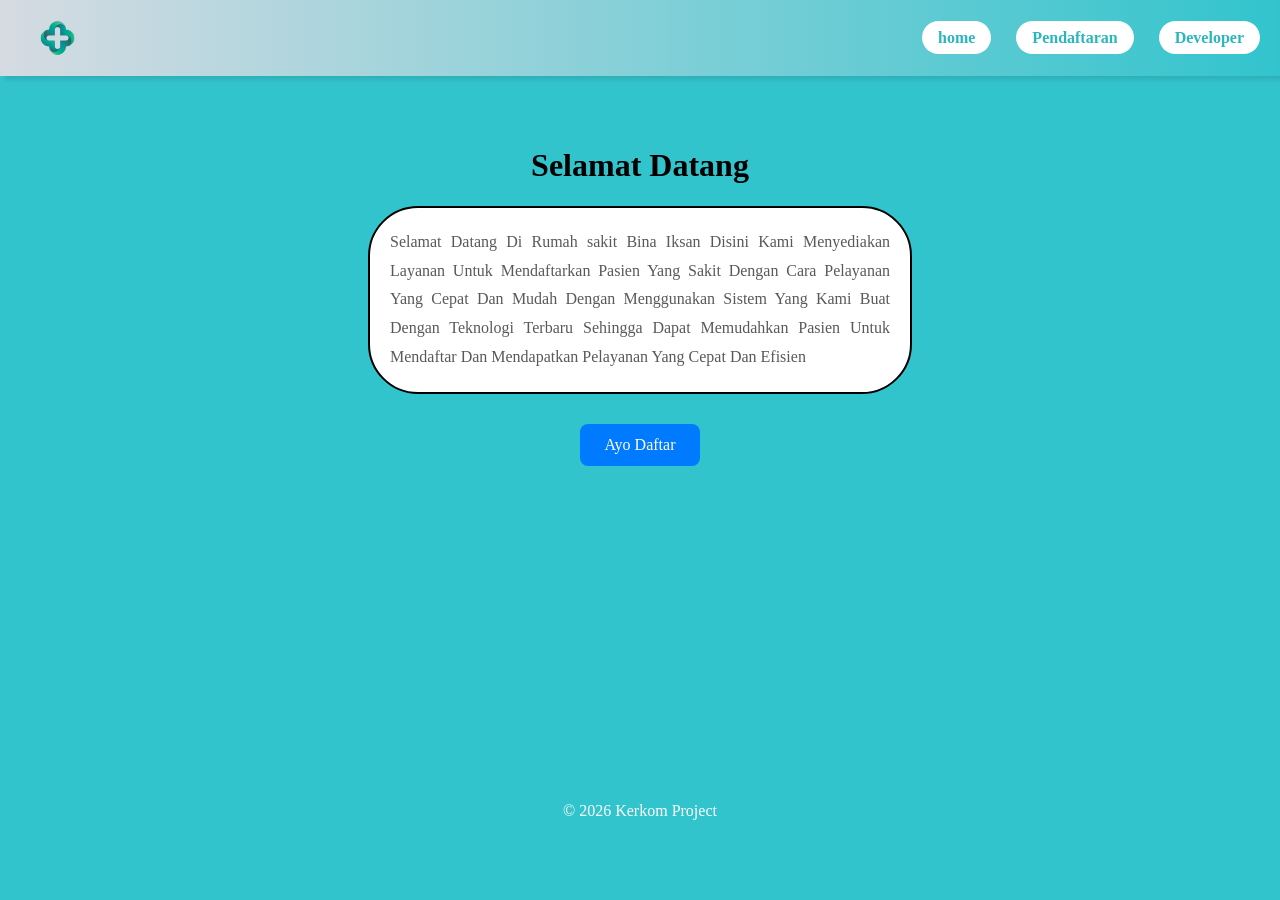
==== index.html @ 7997634f "Ini adalah versi sebelum deployment" ====
<!DOCTYPE html>
<html lang="en">

<head>
    <meta charset="UTF-8">
    <meta name="viewport" content="width=device-width, initial-scale=1.0">
    <title>Document</title>

    <!-- Animate CSS -->
    <link rel="stylesheet" href="https://cdnjs.cloudflare.com/ajax/libs/animate.css/4.1.1/animate.min.css"/>

    <link rel="stylesheet" href="style.css">
</head>

<body>

    <nav id="navbar">
        <img class="gambar" src="asset/logo-removebg-preview.png" alt="Logo">       
        <ul class="nav-links">
            <li><a href="index.html">home</a></li>
            <li><a href="Pendaftaran.html">Pendaftaran</a></li>
            <li><a href="Developer.html">Developer</a></li>
        </ul>
    </nav>

    <div id="home" class="hero">

        <!-- JUDUL -->
        <h1 class="animate__animated animate__fadeInDown" style="text-align: center;">
            Selamat Datang
        </h1>

        <!-- PARAGRAF -->
        <p class="animate__animated animate__fadeInUp animate__delay-1s">
            Selamat Datang Di Rumah sakit Bina Iksan Disini Kami Menyediakan Layanan Untuk Mendaftarkan
            Pasien Yang Sakit Dengan Cara Pelayanan Yang Cepat Dan Mudah Dengan Menggunakan Sistem Yang Kami Buat Dengan
            Teknologi Terbaru
            Sehingga Dapat Memudahkan Pasien Untuk Mendaftar Dan Mendapatkan Pelayanan Yang Cepat Dan Efisien
        </p>

        <!-- BUTTON -->
        <a href="Pendaftaran.html" 
           class="animate__animated animate__zoomIn animate__delay-2s">
           Ayo Daftar
        </a>

    </div>

    <footer id="footer">
        <p>© 2026 Kerkom Project</p>
    </footer>

</body>
</html>
---- style.css ----
.gambar {
    height: 56px;
    width: auto;
    object-fit: contain;
    display: block;
}


body {
    margin: 0;
    padding: 0;
    background: #32c4cd;
}

.hero {
    text-align: center;
    padding: 50px 20px;
    border-radius: 5px;

}

.hero p {
    max-width: 500px;
    margin: 20px auto;
    line-height: 1.8;
    color: #595959;
    background-color: white;
    padding: 20px;
    text-align: justify;
    border-radius: 50px;
    border: 2px solid black;

}

input {
    width: 100%;
    padding: 10px;
    margin: 10px 0 20px 0;
    border-radius: 5px;
    border: 1px solid #ccc;
}

.hero a {
    display: inline-block;
    padding: 12px 25px;
    background-color: #007bff;
    color: white;
    text-decoration: none;
    border-radius: 8px;
    margin-top: 10px;
}

.hero a:hover {
    background-color: white;
    color: black;
    transition: 0.3s;
}

#navbar {
    background: linear-gradient(to right, #d6dbe2, #32c4cd);
    display: flex;
    justify-content: space-between;
    padding: 10px 20px;
    box-shadow: 5px 4px 4px rgba(0, 0, 0, 0.1);
}

.logo {
    font-size: 24px;
    font-weight: bold;
    color: #32c4cd;
    text-decoration: none;
    align-items: end;
}

.nav-links {
    list-style: none;
    display: flex;
    gap: 25px;
    align-items: center;
    margin-right: end;


}

.nav-links li a {
    color: #2ab6be;
    text-decoration: none;
    font-size: 16px;
    transition: 0.3s;
    background-color: white;
    font-weight: bold;
    border-radius: 25px;
    padding: 8px 16px;
}
                                                                                       
nav ul li:hover {
    padding: 1px;
    color: #6aed94;
    border-radius: 2px;

}

.nav-links li a:hover {
    background-color: lightblue;
    transition: 0.2s ease-in-out;
    border-bottom: 2px solid #333;
    color: black;

}

section#AyoMulai {
    background-color: white;
    box-shadow: 0 4px 8px rgba(0, 0, 0, 0.1);
    max-width: 500px;
    margin: 40px auto;
    padding: 20px;
    border: 1px solid #ddd;
    border-radius: 20px;
}

input {
    width: 95%;
}

.submit {
    background-color: #007bff;
    color: white;
    border: none;
    padding: 10px 20px;
    border-radius: 5px;
    cursor: pointer;
    font-weight: bold;
}


.tabel-pasien {
    border-radius: 10px;
    margin: 40px auto;
    max-width: 90%;
    overflow-x: auto;
}

table {
    width: 100%;
    border-collapse: collapse;
    background-color: white;
    font-size: 16px;
}

th {
    background-color: #007bff;
    color: white;
    text-align: center;
    padding: 15px;
    border-bottom: 2px solid #ddd;
}


td {
    padding: 12px 15px;
    border-bottom: 1px solid #eee;
    color: #333;
    text-align: center;
}


tbody tr:hover {
    background-color: #f1f1f1;
}

.Selesai  {
    background-color: lightgreen;
    color: white;
    border: none;
    padding: 10px 20px;
    border-radius: 5px;
    cursor: pointer;
    font-weight: bold;
    margin-left: 20px;
}

.Edit {
    background-color: #007bff;
    color: white;
    border: none;
    padding: 10px 20px;
    border-radius: 5px;
    cursor: pointer;
    font-weight: bold;
}



/* Style untuk developer */


.card {
    background-color: rgb(236, 236, 236);
    height: 270px;
    width: 160px;
	border: 1px solid gray;
	box-shadow: 0 2px 5px rgba(0, 0, 0, 0.1);
	overflow: hidden;
	margin: 5px;
	text-align: center;
	border-radius: 10px;

}

.card-img {
    width: 100px;
	height: 100px;
	object-fit: cover;
	border-radius: 50%;
}

.card-title {
    font-size: 18px;
    color: black;
}

.card-subtitle {
    font-size: 12px;
	color: gray;
    border-bottom: 30px solid rgb(236, 236, 236);

}

.card-link {
    background-color: black;
	border-radius: 10px;
    padding: 10px 20px;
	color:white;
	margin-top: 20px;
	text-decoration: none;
	margin-bottom: 10px;
    
}

.card-link:hover {
    background-color: gray;
}

.all-card {
    gap: 15px;
    display: flex;
    justify-content: center;
}

.paragraf {
    font-size: 25px;
    margin-top: 50px;
    justify-items: center;
    font-weight: bold;
    text-decoration: none;
    color: rgb(236, 236, 236);
}

/* Footer Styles */
footer {
    text-align: center;
    padding: 20px;
    color: white;
    margin-top: 250px;
}
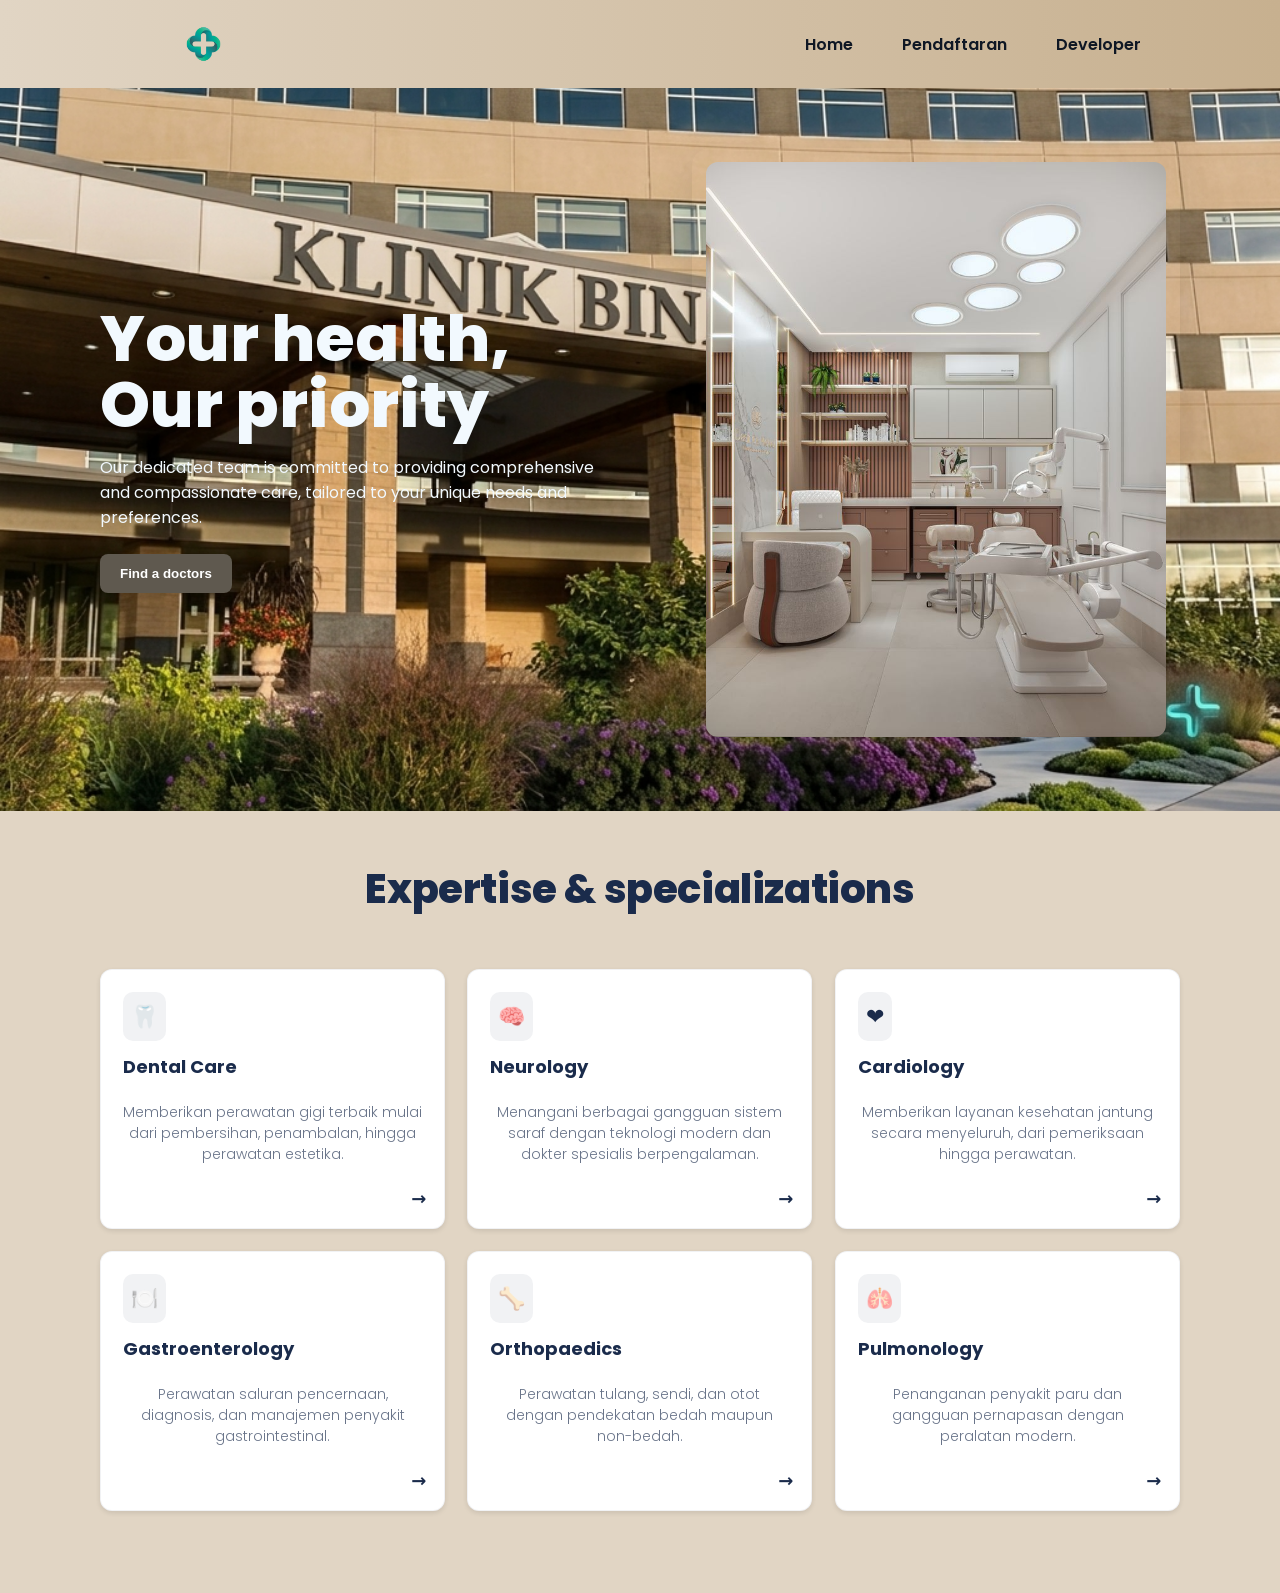
==== commit 21d1f7ed: "Versi sebelum pengiriman (Sudah direvisi)" ====
--- a/index.html
+++ b/index.html
@@ -1,54 +1,123 @@
-<!DOCTYPE html>
-<html lang="en">
+<!doctype html>
+<html lang="id">
+  <head>
+    <meta charset="UTF-8" />
+    <title>Medical Healthcare Landing Page</title>
+    <link
+      href="https://fonts.googleapis.com/css2?family=Poppins:wght@300;400;600;700;800&display=swap"
+      rel="stylesheet"
+    />
+    <link rel="stylesheet" href="style.css" />
+  </head>
+  <body>
+    <main>
+      <div class="page">
+        <header>
+          <nav id="navbar">
+            <div class="nav-container">
+              <img
+                class="gambar"
+                src="asset/logo-removebg-preview.png"
+                alt="Logo"
+              />
 
-<head>
-    <meta charset="UTF-8">
-    <meta name="viewport" content="width=device-width, initial-scale=1.0">
-    <title>Document</title>
+              <ul class="nav-links">
+                <li><a href="index.html">Home</a></li>
+                <li><a href="Pendaftaran.html">Pendaftaran</a></li>
+                <li><a href="Developer.html">Developer</a></li>
+              </ul>
+            </div>
+          </nav>
+        </header>
 
-    <!-- Animate CSS -->
-    <link rel="stylesheet" href="https://cdnjs.cloudflare.com/ajax/libs/animate.css/4.1.1/animate.min.css"/>
+        <main>
+          <section id="hero" class="hero">
+            <div class="hero-inner">
+              <div class="hero-left">
+                <h1>Your health, <br />Our priority</h1>
+                <p>
+                  Our dedicated team is committed to providing comprehensive and
+                  compassionate care, tailored to your unique needs and
+                  preferences.
+                </p>
+                <button type="button">Find a doctors</button>
+              </div>
 
-    <link rel="stylesheet" href="style.css">
-</head>
+              <div class="hero-right">
+                <div class="hero-image">
+                  <img src="asset/klinik.jpg" alt="Tim Dokter" />
+                </div>
+              </div>
+            </div>
+          </section>
 
-<body>
+          <section id="spesialis">
+            <h2>Expertise & specializations</h2>
 
-    <nav id="navbar">
-        <img class="gambar" src="asset/logo-removebg-preview.png" alt="Logo">       
-        <ul class="nav-links">
-            <li><a href="index.html">home</a></li>
-            <li><a href="Pendaftaran.html">Pendaftaran</a></li>
-            <li><a href="Developer.html">Developer</a></li>
-        </ul>
-    </nav>
+            <div class="grid-container">
+              <article class="card">
+                <div class="card-icon">🦷</div>
+                <h3>Dental Care</h3>
+                <p>
+                  Memberikan perawatan gigi terbaik mulai dari pembersihan,
+                  penambalan, hingga perawatan estetika.
+                </p>
+                <a href="#">→</a>
+              </article>
 
-    <div id="home" class="hero">
+              <article class="card">
+                <div class="card-icon">🧠</div>
+                <h3>Neurology</h3>
+                <p>
+                  Menangani berbagai gangguan sistem saraf dengan teknologi
+                  modern dan dokter spesialis berpengalaman.
+                </p>
+                <a href="#">→</a>
+              </article>
 
-        <!-- JUDUL -->
-        <h1 class="animate__animated animate__fadeInDown" style="text-align: center;">
-            Selamat Datang
-        </h1>
+              <article class="card">
+                <div class="card-icon">❤️</div>
+                <h3>Cardiology</h3>
+                <p>
+                  Memberikan layanan kesehatan jantung secara menyeluruh, dari
+                  pemeriksaan hingga perawatan.
+                </p>
+                <a href="#">→</a>
+              </article>
 
-        <!-- PARAGRAF -->
-        <p class="animate__animated animate__fadeInUp animate__delay-1s">
-            Selamat Datang Di Rumah sakit Bina Iksan Disini Kami Menyediakan Layanan Untuk Mendaftarkan
-            Pasien Yang Sakit Dengan Cara Pelayanan Yang Cepat Dan Mudah Dengan Menggunakan Sistem Yang Kami Buat Dengan
-            Teknologi Terbaru
-            Sehingga Dapat Memudahkan Pasien Untuk Mendaftar Dan Mendapatkan Pelayanan Yang Cepat Dan Efisien
-        </p>
+              <article class="card">
+                <div class="card-icon">🍽️</div>
+                <h3>Gastroenterology</h3>
+                <p>
+                  Perawatan saluran pencernaan, diagnosis, dan manajemen
+                  penyakit gastrointestinal.
+                </p>
+                <a href="#">→</a>
+              </article>
 
-        <!-- BUTTON -->
-        <a href="Pendaftaran.html" 
-           class="animate__animated animate__zoomIn animate__delay-2s">
-           Ayo Daftar
-        </a>
+              <article class="card">
+                <div class="card-icon">🦴</div>
+                <h3>Orthopaedics</h3>
+                <p>
+                  Perawatan tulang, sendi, dan otot dengan pendekatan bedah
+                  maupun non-bedah.
+                </p>
+                <a href="#">→</a>
+              </article>
 
-    </div>
-
-    <footer id="footer">
-        <p>© 2026 Kerkom Project</p>
-    </footer>
-
-</body>
-</html>+              <article class="card">
+                <div class="card-icon">🫁</div>
+                <h3>Pulmonology</h3>
+                <p>
+                  Penanganan penyakit paru dan gangguan pernapasan dengan
+                  peralatan modern.
+                </p>
+                <a href="#">→</a>
+              </article>
+            </div>
+          </section>
+        </main>
+      </div>
+    </main>
+  </body>
+</html>
--- a/style.css
+++ b/style.css
@@ -1,265 +1,483 @@
+body {
+  margin: 0;
+  padding: 0;
+  background-color: #e1d5c4;
+  font-family:
+    "Poppins",
+    system-ui,
+    -apple-system,
+    "Segoe UI",
+    Roboto,
+    "Helvetica Neue",
+    Arial;
+  color: #1a2b4b;
+}
+
+
+.page {
+  width: 100%;
+  max-width: none;
+  margin: 0;
+  background-color: transparent;
+  border-radius: 0;
+  box-shadow: none;
+  overflow: visible;
+}
+
 .gambar {
-    height: 56px;
-    width: auto;
-    object-fit: contain;
-    display: block;
-}
-
-
-body {
-    margin: 0;
-    padding: 0;
-    background: #32c4cd;
+  height: 56px;
+  width: auto;
+  object-fit: contain;
+  justify-content: space-between;
+  margin-right: 100px;
+}
+
+#navbar {
+  background: linear-gradient(to right, #e1d5c4, #c7b08f);
+  display: flex;
+  margin-top: 0;
+  justify-content: space-between;
+  padding: 16px 0;
+  box-shadow: 5px 4px 4px rgba(0, 0, 0, 0.1);
+  position: sticky;
+  top: 0;
+}
+
+.nav-container {
+    /* max-width: 1080px; */
+    margin: 0 auto;
+    padding: 0 13%;
+
+    display: flex;
+    justify-content: space-between; 
+    align-items: center;
+}
+
+header {
+  position: relative;
+}
+
+.logo {
+  font-size: 24px;
+  font-weight: bold;
+  color: #32c4cd;
+  text-decoration: none;
+  align-items: end;
+}
+
+.nav-links {
+  list-style: none;
+  display: flex;
+  gap: 25px;
+  align-items: center;
+  margin: 0;
+  margin-left: 400px;
+  flex: 1;
+  justify-content: center;
+}
+
+.nav-links li a {
+  color: #0f1724;
+  text-decoration: none;
+  font-size: 16px;
+  transition: all 220ms ease;
+  background: transparent;
+  font-weight: 600;
+  border-radius: 8px;
+  padding: 8px 12px;
+  will-change: transform;
+}
+
+nav ul li:hover {
+  padding: 1px;
+  color: #6aed94;
+  border-radius: 2px;
+}
+
+.nav-links li a:hover {
+  background-color: rgba(255,255,255,0.18);
+  transition: all 180ms ease;
+  transform: translateY(-3px);
+  color: #0f1724;
+  box-shadow: 0 10px 20px rgba(0,0,0,0.08);
+  transform: translateY(-3px) scale(1.03);
+}
+
+.cta {
+  background-color: #007bff;
+  color: #fff;
+  padding: 10px 18px;
+  border-radius: 8px;
+  text-decoration: none;
+  font-weight: bold;
+  align-self: center;
+  margin-left: 12px;
 }
 
 .hero {
-    text-align: center;
-    padding: 50px 20px;
-    border-radius: 5px;
-
-}
-
-.hero p {
-    max-width: 500px;
-    margin: 20px auto;
-    line-height: 1.8;
-    color: #595959;
-    background-color: white;
-    padding: 20px;
-    text-align: justify;
-    border-radius: 50px;
-    border: 2px solid black;
-
+  padding: 60px 0;
+  background-image: url("asset/background.png");
+  background-position: center;
+  background-size: cover;
+  background-repeat: no-repeat;
+  background-color: #f8faff;
+  position: relative;
+}
+
+.hero-inner {
+  display: flex;
+  gap: 40px;
+  align-items: center;
+  justify-content: space-between;
+  max-width: 1080px;
+  margin: 0 auto;
+  padding: 0 6%;
+}
+
+.hero-left {
+  flex: 1;
+  z-index: 1;
+  padding-right: 10px;
+}
+
+.hero-left h1 {
+  font-size: 64px;
+  line-height: 1.02;
+  margin: 0 0 18px 0;
+  color: #f2f9fe;
+  font-weight: 800;
+}
+
+
+h1, h2, h3 {
+  font-family:
+    "Poppins",
+    system-ui,
+    -apple-system,
+    "Segoe UI",
+    Roboto,
+    "Helvetica Neue",
+    Arial;
+  color: #1a2b4b;
+}
+
+h2 {
+  font-size: 36px;
+  letter-spacing: -0.4px;
+}
+
+h3 {
+  font-size: 18px;
+  font-weight: 700;
+}
+
+.hero-left p {
+  color: #f2f9fe;
+  max-width: 520px;
+  margin-bottom: 24px;
+  font-size: 16px;
+  font-weight: 400;
+}
+
+.hero-right {
+  flex: 1;
+  display: flex;
+  justify-content: flex-end;
+  z-index: 1;
+}
+
+.hero-image {
+  padding: 14px;
+  border-radius: 18px;
+  box-shadow: 0 18px 40px rgba(0, 0, 0, 0.12);
+  max-width: 460px;
+  width: 100%;
+}
+
+.hero-image img {
+  width: 100%;
+  height: auto;
+  border-radius: 12px;
+  display: block;
+  transition: transform 350ms cubic-bezier(.2,.9,.2,1);
+  will-change: transform;
+}
+.hero-image:hover img {
+  transform: scale(1.03);
+}
+
+.hero-content {
+  flex: 1;
+  background: rgba(255, 255, 255, 0.2);
+  backdrop-filter: blur(2px);
+  padding: 40px;
+  border-radius: 20px;
+  border: 1px solid rgba(0, 0, 0, 0.1);
+  box-shadow: 0 8px 32px rgba(0, 0, 0, 0.05);
+}
+
+.hero-content h1 {
+  font-size: 3rem;
+  color: #1a2b4b;
+  margin-bottom: 20px;
+  line-height: 1.2;
+}
+
+.hero-content p {
+  font-size: 1.1rem;
+  color: #555;
+  line-height: 1.8;
+  margin-bottom: 30px;
+  text-align: justify;
+}
+
+section#AyoMulai {
+  background-color: white;
+  box-shadow: 0 4px 8px rgba(0, 0, 0, 0.1);
+  max-width: 500px;
+  margin: 40px auto;
+  padding: 20px;
+  border: 1px solid #ddd;
+  border-radius: 20px;
+}
+
+.grid-container {
+  max-width: 1080px;
+  margin: 0 auto 0 auto;
+  display: grid;
+  grid-template-columns: repeat(3, 1fr);
+  gap: 22px;
+  padding: 26px;
+}
+
+.grid-container .card {
+  background-color: #ffffff;
+  padding: 22px 22px 36px 22px;
+  border-radius: 12px;
+  border: 1px solid rgba(26,43,75,0.06);
+  min-height: 160px;
+  display: flex;
+  flex-direction: column;
+  justify-content: flex-start;
+  align-items: flex-start;
+  position: relative;
+  will-change: transform;
+}
+.grid-container .card:hover {
+  transform: translateY(-6px) scale(1.02);
+  box-shadow: 0 18px 40px rgba(0,0,0,0.08);
+}
+
+#spesialis {
+  padding: 48px 0 56px 0;
+}
+
+#spesialis h2 {
+  text-align: center;
+  font-size: 40px;
+  color: #1a2b4b;
+  margin: 0 0 24px 0;
+  font-weight: 800;
+}
+
+.card a {
+  position: absolute;
+  right: 18px;
+  bottom: 16px;
+  text-decoration: none;
+  color: #1a2b4b;
+  font-weight: 700;
+  font-size: 18px;
+}
+
+.hero button {
+  display: inline-block;
+  background-color: #5f594f;
+  color: white;
+  padding: 12px 20px;
+  border: none;
+  border-radius: 8px;
+  font-weight: bold;
+  text-decoration: none;
+  transition: all 0.3s ease;
+  cursor: pointer;
+}
+
+.hero button:hover {
+  background-color: #d3c1a8;
+  color: #1a2b4b;
+  transform: translateY(-3px) scale(1.02);
+  box-shadow: 0 12px 30px rgba(0,0,0,0.12);
+}
+
+.card h3 {
+  margin: 12px 0 8px 0;
+  color: #1a2b4b;
+  font-family: "Poppins", sans-serif;
+  font-weight: 700;
+  font-size: 18px;
+}
+
+.card p {
+  color: rgba(26,43,75,0.65);
+  font-size: 14px;
+  margin-bottom: 28px;
+  font-weight: 300;
+}
+
+.card a {
+  position: absolute;
+  right: 18px;
+  bottom: 16px;
+  text-decoration: none;
+  color: #1a2b4b;
+  font-weight: 700;
+  font-size: 18px;
+}
+
+.card-icon {
+  font-size: 22px;
+  opacity: 1;
+  color: #1a2b4b;
+  background: rgba(26,43,75,0.06);
+  padding: 8px;
+  border-radius: 10px;
 }
 
 input {
+  width: 95%;
+  padding: 10px;
+  margin: 10px 0 20px 0;
+  border-radius: 5px;
+  border: 1px solid #ccc;
+}
+
+.submit {
+  background-color: #007bff;
+  color: white;
+  border: none;
+  padding: 10px 20px;
+  border-radius: 5px;
+  cursor: pointer;
+  font-weight: bold;
+}
+
+.tabel-pasien {
+  border-radius: 10px;
+  margin: 40px auto;
+  max-width: 90%;
+}
+
+table {
+  width: 100%;
+  border-collapse: collapse;
+  background-color: white;
+  font-size: 16px;
+}
+
+th {
+  background-color: #007bff;
+  color: white;
+  text-align: center;
+  padding: 15px;
+  border-bottom: 2px solid #ddd;
+}
+
+td {
+  padding: 12px 15px;
+  border-bottom: 1px solid #eee;
+  color: #333;
+  text-align: center;
+}
+
+.Selesai {
+  background-color: lightgreen;
+  color: white;
+  border: none;
+  padding: 10px 20px;
+  border-radius: 5px;
+  cursor: pointer;
+  font-weight: bold;
+  margin-left: 20px;
+}
+
+.Edit {
+  background-color: #007bff;
+  color: white;
+  border: none;
+  padding: 10px 20px;
+  border-radius: 5px;
+  cursor: pointer;
+  font-weight: bold;
+}
+
+.card {
+  background-color: rgb(236, 236, 236);
+  height: 200px;
+  border: 1px solid gray;
+  box-shadow: 0 2px 5px rgba(0, 0, 0, 0.1);
+  overflow: hidden;
+  text-align: center;
+  border-radius: 10px;
+}
+
+.card-img {
+  width: 100px;
+  height: 100px;
+  object-fit: cover;
+  border-radius: 50%;
+}
+
+.card-title {
+  font-size: 18px;
+  color: black;
+}
+
+.card-subtitle {
+  font-size: 12px;
+  color: gray;
+  border-bottom: 30px solid rgb(236, 236, 236);
+}
+
+.card-link {
+  background-color: black;
+  border-radius: 10px;
+  padding: 10px 20px;
+  color: white;
+  margin-top: 20px;
+  text-decoration: none;
+  margin-bottom: 10px;
+}
+
+.nav-container {
+    display: flex;
+    align-items: center;
     width: 100%;
-    padding: 10px;
-    margin: 10px 0 20px 0;
-    border-radius: 5px;
-    border: 1px solid #ccc;
-}
-
-.hero a {
-    display: inline-block;
-    padding: 12px 25px;
-    background-color: #007bff;
-    color: white;
-    text-decoration: none;
-    border-radius: 8px;
-    margin-top: 10px;
-}
-
-.hero a:hover {
-    background-color: white;
-    color: black;
-    transition: 0.3s;
-}
-
-#navbar {
-    background: linear-gradient(to right, #d6dbe2, #32c4cd);
-    display: flex;
-    justify-content: space-between;
-    padding: 10px 20px;
-    box-shadow: 5px 4px 4px rgba(0, 0, 0, 0.1);
-}
-
-.logo {
-    font-size: 24px;
-    font-weight: bold;
-    color: #32c4cd;
-    text-decoration: none;
-    align-items: end;
-}
-
-.nav-links {
-    list-style: none;
-    display: flex;
-    gap: 25px;
-    align-items: center;
-    margin-right: end;
-
-
-}
-
-.nav-links li a {
-    color: #2ab6be;
-    text-decoration: none;
-    font-size: 16px;
-    transition: 0.3s;
-    background-color: white;
-    font-weight: bold;
-    border-radius: 25px;
-    padding: 8px 16px;
-}
-                                                                                       
-nav ul li:hover {
-    padding: 1px;
-    color: #6aed94;
-    border-radius: 2px;
-
-}
-
-.nav-links li a:hover {
-    background-color: lightblue;
-    transition: 0.2s ease-in-out;
-    border-bottom: 2px solid #333;
-    color: black;
-
-}
-
-section#AyoMulai {
-    background-color: white;
-    box-shadow: 0 4px 8px rgba(0, 0, 0, 0.1);
-    max-width: 500px;
-    margin: 40px auto;
-    padding: 20px;
-    border: 1px solid #ddd;
-    border-radius: 20px;
-}
-
-input {
-    width: 95%;
-}
-
-.submit {
-    background-color: #007bff;
-    color: white;
-    border: none;
-    padding: 10px 20px;
-    border-radius: 5px;
-    cursor: pointer;
-    font-weight: bold;
-}
-
-
-.tabel-pasien {
-    border-radius: 10px;
-    margin: 40px auto;
-    max-width: 90%;
-    overflow-x: auto;
-}
-
-table {
-    width: 100%;
-    border-collapse: collapse;
-    background-color: white;
-    font-size: 16px;
-}
-
-th {
-    background-color: #007bff;
-    color: white;
-    text-align: center;
-    padding: 15px;
-    border-bottom: 2px solid #ddd;
-}
-
-
-td {
-    padding: 12px 15px;
-    border-bottom: 1px solid #eee;
-    color: #333;
-    text-align: center;
-}
-
-
-tbody tr:hover {
-    background-color: #f1f1f1;
-}
-
-.Selesai  {
-    background-color: lightgreen;
-    color: white;
-    border: none;
-    padding: 10px 20px;
-    border-radius: 5px;
-    cursor: pointer;
-    font-weight: bold;
-    margin-left: 20px;
-}
-
-.Edit {
-    background-color: #007bff;
-    color: white;
-    border: none;
-    padding: 10px 20px;
-    border-radius: 5px;
-    cursor: pointer;
-    font-weight: bold;
-}
-
-
-
-/* Style untuk developer */
-
-
-.card {
-    background-color: rgb(236, 236, 236);
-    height: 270px;
-    width: 160px;
-	border: 1px solid gray;
-	box-shadow: 0 2px 5px rgba(0, 0, 0, 0.1);
-	overflow: hidden;
-	margin: 5px;
-	text-align: center;
-	border-radius: 10px;
-
-}
-
-.card-img {
-    width: 100px;
-	height: 100px;
-	object-fit: cover;
-	border-radius: 50%;
-}
-
-.card-title {
-    font-size: 18px;
-    color: black;
-}
-
-.card-subtitle {
-    font-size: 12px;
-	color: gray;
-    border-bottom: 30px solid rgb(236, 236, 236);
-
-}
-
-.card-link {
-    background-color: black;
-	border-radius: 10px;
-    padding: 10px 20px;
-	color:white;
-	margin-top: 20px;
-	text-decoration: none;
-	margin-bottom: 10px;
-    
+    gap: 12px;
 }
 
 .card-link:hover {
-    background-color: gray;
+  background-color: gray;
 }
 
 .all-card {
-    gap: 15px;
-    display: flex;
-    justify-content: center;
+  gap: 15px;
+  display: flex;
+  justify-content: center;
 }
 
 .paragraf {
-    font-size: 25px;
-    margin-top: 50px;
-    justify-items: center;
-    font-weight: bold;
-    text-decoration: none;
-    color: rgb(236, 236, 236);
-}
-
-/* Footer Styles */
+  font-size: 25px;
+  margin-top: 50px;
+  justify-items: center;
+  font-weight: bold;
+  text-decoration: none;
+  color: rgb(236, 236, 236);
+}
+
 footer {
-    text-align: center;
-    padding: 20px;
-    color: white;
-    margin-top: 250px;
-}+  text-align: center;
+  padding: 20px;
+  color: white;
+  margin-top: 250px;
+}
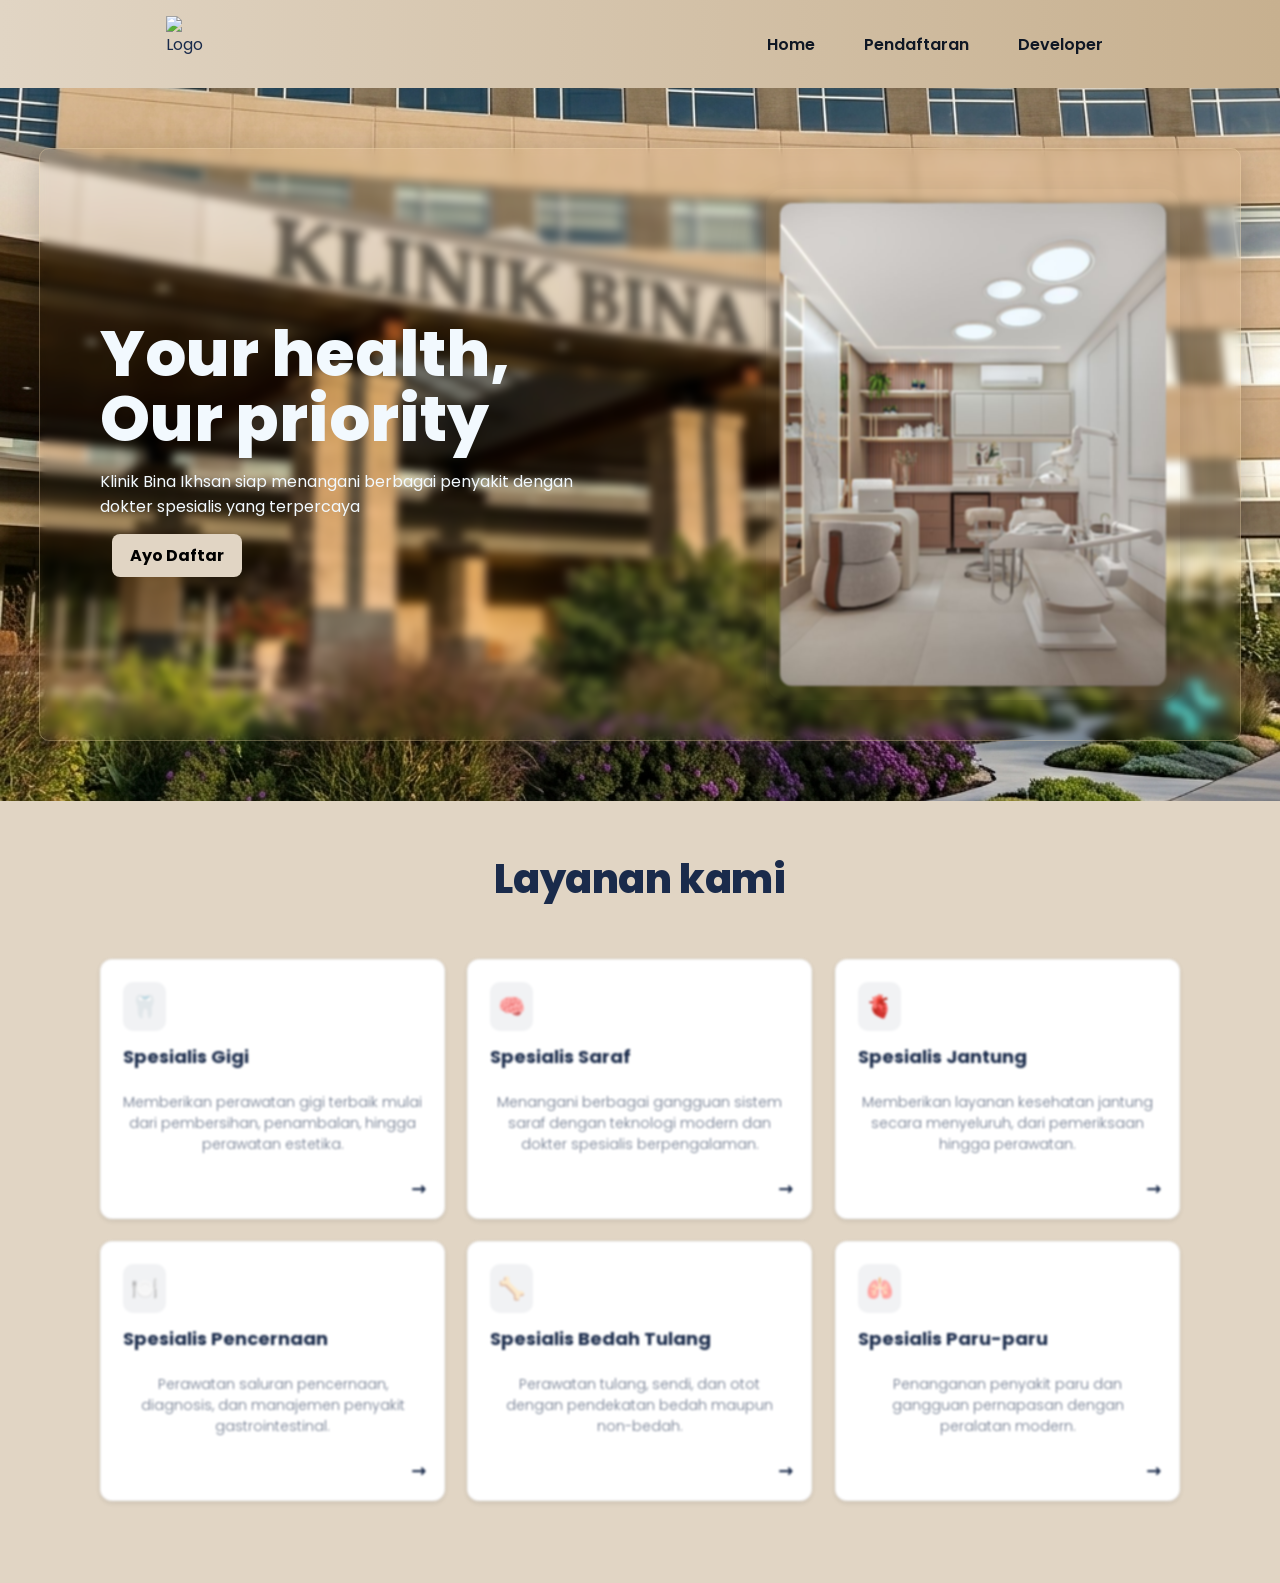
==== commit 65c0eefe: "Versi terakhir" ====
--- a/index.html
+++ b/index.html
@@ -1,123 +1,118 @@
 <!doctype html>
 <html lang="id">
-  <head>
-    <meta charset="UTF-8" />
-    <title>Medical Healthcare Landing Page</title>
-    <link
-      href="https://fonts.googleapis.com/css2?family=Poppins:wght@300;400;600;700;800&display=swap"
-      rel="stylesheet"
-    />
-    <link rel="stylesheet" href="style.css" />
-  </head>
-  <body>
-    <main>
-      <div class="page">
-        <header>
-          <nav id="navbar">
-            <div class="nav-container">
-              <img
-                class="gambar"
-                src="asset/logo-removebg-preview.png"
-                alt="Logo"
-              />
 
-              <ul class="nav-links">
-                <li><a href="index.html">Home</a></li>
-                <li><a href="Pendaftaran.html">Pendaftaran</a></li>
-                <li><a href="Developer.html">Developer</a></li>
-              </ul>
+<head>
+  <meta charset="UTF-8" />
+  <title>Medical Healthcare Landing Page</title>
+  <link href="https://fonts.googleapis.com/css2?family=Poppins:wght@300;400;600;700;800&display=swap"
+    rel="stylesheet" />
+  <link rel="stylesheet" href="style.css" />
+</head>
+
+<body>
+  <main>
+    <div class="page">
+      <header>
+        <nav id="navbar">
+          <div class="nav-container">
+            <img class="gambar" src="asset/Logo-removebg-preview.png" alt="Logo" />
+
+            <ul class="nav-links">
+              <li><a href="index.html">Home</a></li>
+              <li><a href="Pendaftaran.html">Pendaftaran</a></li>
+              <li><a href="Developer.html">Developer</a></li>
+            </ul>
+          </div>
+        </nav>
+      </header>
+
+      <main>
+        <section id="hero" class="hero">
+          <div class="hero-inner">
+            <div class="hero-left">
+              <h1>Your health, <br />Our priority</h1>
+              <p>
+                Klinik Bina Ikhsan siap menangani berbagai penyakit dengan dokter spesialis yang terpercaya
+              </p>
+              <a href="Pendaftaran.html" class="cta">Ayo Daftar</a>
             </div>
-          </nav>
-        </header>
 
-        <main>
-          <section id="hero" class="hero">
-            <div class="hero-inner">
-              <div class="hero-left">
-                <h1>Your health, <br />Our priority</h1>
-                <p>
-                  Our dedicated team is committed to providing comprehensive and
-                  compassionate care, tailored to your unique needs and
-                  preferences.
-                </p>
-                <button type="button">Find a doctors</button>
-              </div>
-
-              <div class="hero-right">
-                <div class="hero-image">
-                  <img src="asset/klinik.jpg" alt="Tim Dokter" />
-                </div>
+            <div class="hero-right">
+              <div class="hero-image">
+                <img src="asset/klinik.jpg" alt="Tim Dokter" />
               </div>
             </div>
-          </section>
+          </div>
+        </section>
 
-          <section id="spesialis">
-            <h2>Expertise & specializations</h2>
+        <section id="spesialis">
+          <h2>Layanan kami</h2>
 
-            <div class="grid-container">
-              <article class="card">
-                <div class="card-icon">🦷</div>
-                <h3>Dental Care</h3>
-                <p>
-                  Memberikan perawatan gigi terbaik mulai dari pembersihan,
-                  penambalan, hingga perawatan estetika.
-                </p>
-                <a href="#">→</a>
-              </article>
+          <div class="grid-container">
+            <article class="card">
+              <div class="card-icon">🦷</div>
+              <h3>Spesialis Gigi</h3>
+              <p>
+                Memberikan perawatan gigi terbaik mulai dari pembersihan,
+                penambalan, hingga perawatan estetika.
+              </p>
+              <a href="Pendaftaran.html">→</a>
+            </article>
 
-              <article class="card">
-                <div class="card-icon">🧠</div>
-                <h3>Neurology</h3>
-                <p>
-                  Menangani berbagai gangguan sistem saraf dengan teknologi
-                  modern dan dokter spesialis berpengalaman.
-                </p>
-                <a href="#">→</a>
-              </article>
+            <article class="card">
+              <div class="card-icon">🧠</div>
+              <h3>Spesialis Saraf</h3>
+              <p>
+                Menangani berbagai gangguan sistem saraf dengan teknologi
+                modern dan dokter spesialis berpengalaman.
+              </p>
+              <a href="Pendaftaran.html">→</a>
+            </article>
 
-              <article class="card">
-                <div class="card-icon">❤️</div>
-                <h3>Cardiology</h3>
-                <p>
-                  Memberikan layanan kesehatan jantung secara menyeluruh, dari
-                  pemeriksaan hingga perawatan.
-                </p>
-                <a href="#">→</a>
-              </article>
+            <article class="card">
+              <div class="card-icon">🫀</div>
+              <h3>Spesialis Jantung</h3>
+              <p>
+                Memberikan layanan kesehatan jantung secara menyeluruh, dari
+                pemeriksaan hingga perawatan.
+              </p>
+              <a href="Pendaftaran.html">→</a>
+            </article>
 
-              <article class="card">
-                <div class="card-icon">🍽️</div>
-                <h3>Gastroenterology</h3>
-                <p>
-                  Perawatan saluran pencernaan, diagnosis, dan manajemen
-                  penyakit gastrointestinal.
-                </p>
-                <a href="#">→</a>
-              </article>
+            <article class="card">
+              <div class="card-icon">🍽️</div>
+              <h3>Spesialis Pencernaan </h3>
+              <p>
+                Perawatan saluran pencernaan, diagnosis, dan manajemen
+                penyakit gastrointestinal.
+              </p>
+              <a href="Pendaftaran.html">→</a>
+            </article>
 
-              <article class="card">
-                <div class="card-icon">🦴</div>
-                <h3>Orthopaedics</h3>
-                <p>
-                  Perawatan tulang, sendi, dan otot dengan pendekatan bedah
-                  maupun non-bedah.
-                </p>
-                <a href="#">→</a>
-              </article>
+            <article class="card">
+              <div class="card-icon">🦴</div>
+              <h3>Spesialis Bedah Tulang</h3>
+              <p>
+                Perawatan tulang, sendi, dan otot dengan pendekatan bedah
+                maupun non-bedah.
+              </p>
+              <a href="Pendaftaran.html">→</a>
+            </article>
 
-              <article class="card">
-                <div class="card-icon">🫁</div>
-                <h3>Pulmonology</h3>
-                <p>
-                  Penanganan penyakit paru dan gangguan pernapasan dengan
-                  peralatan modern.
-                </p>
-                <a href="#">→</a>
-              </article>
-            </div>
-          </section>
-        </main>
-      </div>
-    </main>
-  </body>
-</html>
+            <article class="card">
+              <div class="card-icon">🫁</div>
+              <h3>Spesialis Paru-paru</h3>
+              <p>
+                Penanganan penyakit paru dan gangguan pernapasan dengan
+                peralatan modern.
+              </p>
+              <a href="Pendaftaran.html">→</a>
+            </article>
+          </div>
+        </section>
+      </main>
+    </div>
+  </main>
+</body>
+
+</html>
--- a/style.css
+++ b/style.css
@@ -44,8 +44,7 @@
 }
 
 .nav-container {
-    /* max-width: 1080px; */
-    margin: 0 auto;
+      margin: 0 auto;
     padding: 0 13%;
 
     display: flex;
@@ -90,7 +89,6 @@
 
 nav ul li:hover {
   padding: 1px;
-  color: #6aed94;
   border-radius: 2px;
 }
 
@@ -104,8 +102,8 @@
 }
 
 .cta {
-  background-color: #007bff;
-  color: #fff;
+  background-color: #e1d5c4;
+  color: black;
   padding: 10px 18px;
   border-radius: 8px;
   text-decoration: none;
@@ -113,6 +111,7 @@
   align-self: center;
   margin-left: 12px;
 }
+
 
 .hero {
   padding: 60px 0;
@@ -125,14 +124,18 @@
 }
 
 .hero-inner {
-  display: flex;
-  gap: 40px;
-  align-items: center;
-  justify-content: space-between;
-  max-width: 1080px;
-  margin: 0 auto;
-  padding: 0 6%;
-}
+    display: flex;
+    gap: 40px;
+    align-items: center;
+    justify-content: space-between;
+    max-width: 1080px;
+    margin: 0 auto;
+    padding: 40px 60px; 
+    backdrop-filter: blur(5px); 
+    border: 1px solid rgba(245, 222, 179, 0.3); 
+    border-radius: 10px;
+    box-shadow: 0 8px 32px 0 rgba(0, 0, 0, 0.2);
+    text-decoration: none;}
 
 .hero-left {
   flex: 1;
@@ -191,7 +194,7 @@
   border-radius: 18px;
   box-shadow: 0 18px 40px rgba(0, 0, 0, 0.12);
   max-width: 460px;
-  width: 100%;
+  width: 75%;
 }
 
 .hero-image img {
@@ -199,11 +202,13 @@
   height: auto;
   border-radius: 12px;
   display: block;
-  transition: transform 350ms cubic-bezier(.2,.9,.2,1);
+  transition: transform 450ms cubic-bezier(.2,.9,.2,1);
   will-change: transform;
+  filter: blur(1px);
 }
 .hero-image:hover img {
   transform: scale(1.03);
+  filter: none;
 }
 
 .hero-content {
@@ -262,10 +267,13 @@
   align-items: flex-start;
   position: relative;
   will-change: transform;
+  filter: blur(1px);
+  transition: all 0.4s cubic-bezier(0.25, 0.46, 0.45, 0.94);  
 }
 .grid-container .card:hover {
-  transform: translateY(-6px) scale(1.02);
+  transform: scale(1.03);
   box-shadow: 0 18px 40px rgba(0,0,0,0.08);
+  filter: none;
 }
 
 #spesialis {
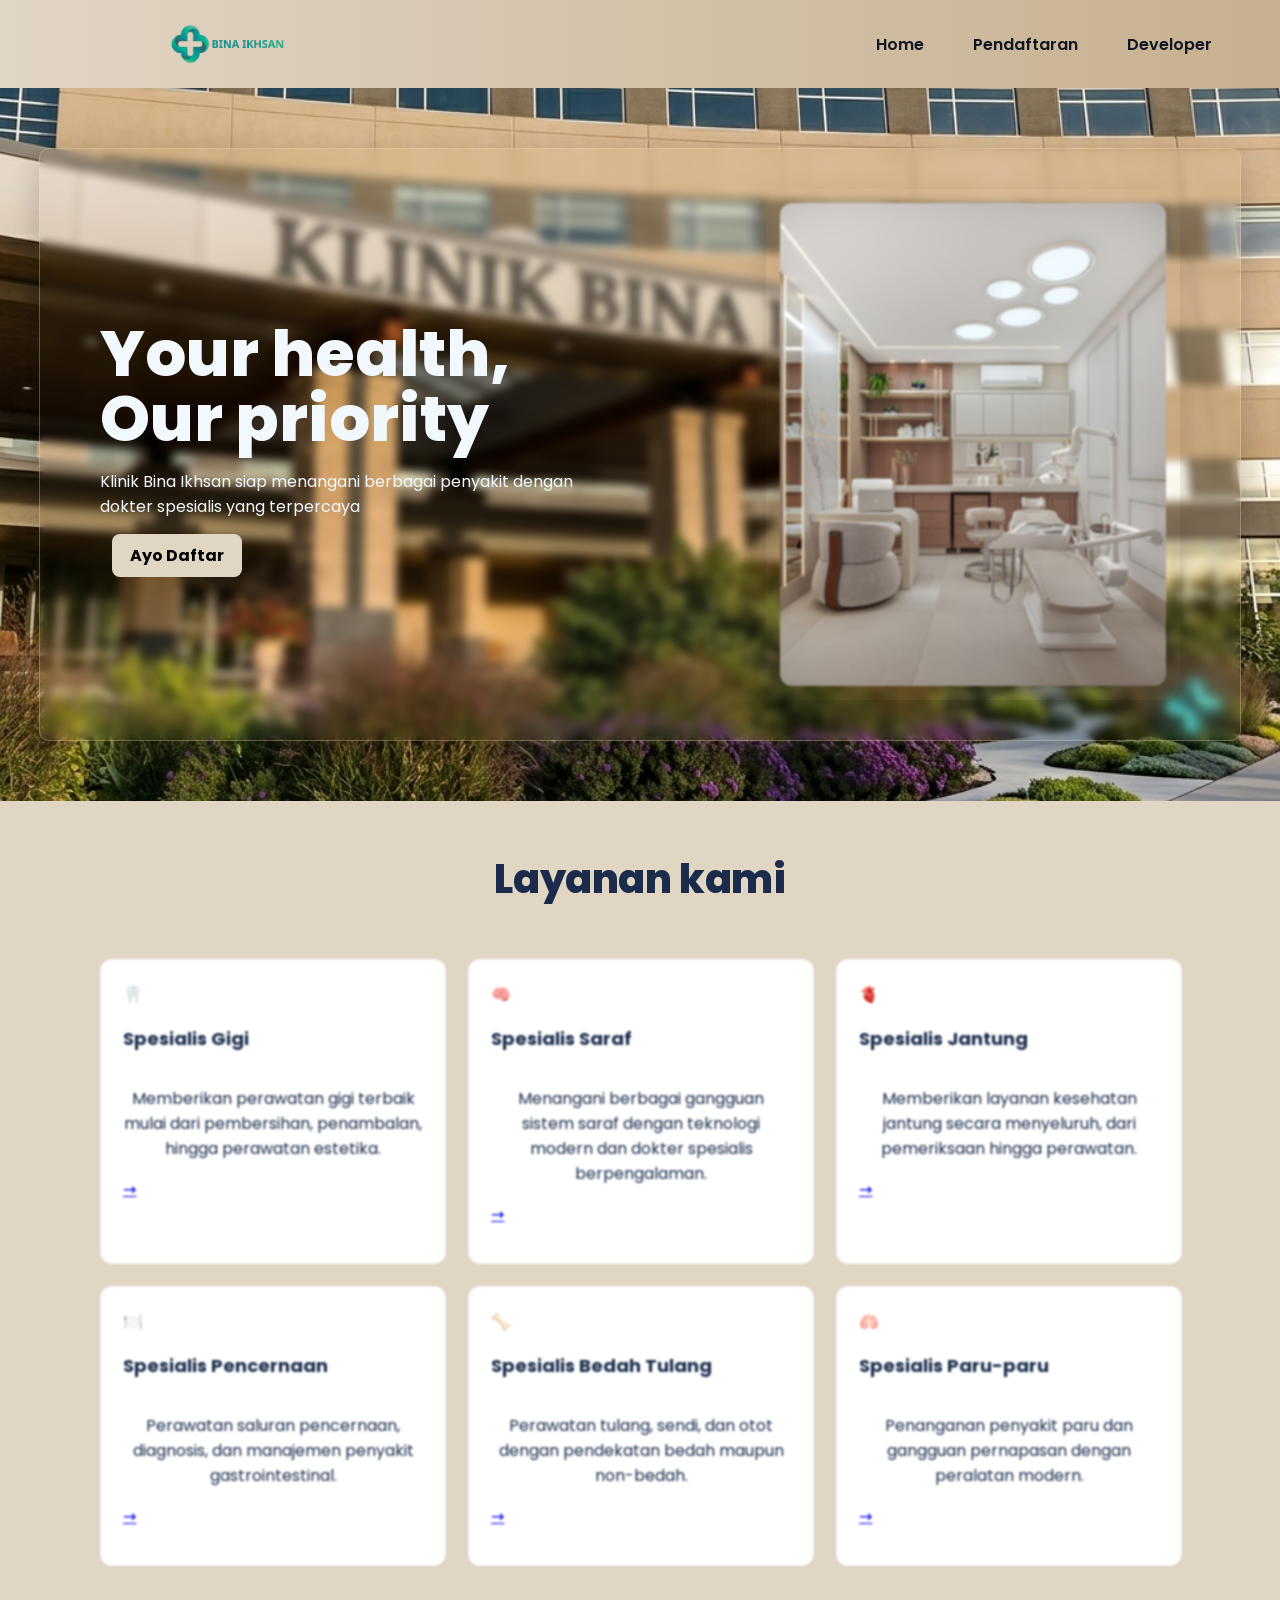
==== commit da6cab05: "update bug logo" ====
--- a/index.html
+++ b/index.html
@@ -15,7 +15,7 @@
       <header>
         <nav id="navbar">
           <div class="nav-container">
-            <img class="gambar" src="asset/Logo-removebg-preview.png" alt="Logo" />
+            <img class="gambar" src="asset/logo-removebg-preview.png" alt="Logo" />
 
             <ul class="nav-links">
               <li><a href="index.html">Home</a></li>
--- a/style.css
+++ b/style.css
@@ -31,7 +31,7 @@
   justify-content: space-between;
   margin-right: 100px;
 }
-
+/* Navbar */
 #navbar {
   background: linear-gradient(to right, #e1d5c4, #c7b08f);
   display: flex;
@@ -46,22 +46,9 @@
 .nav-container {
       margin: 0 auto;
     padding: 0 13%;
-
     display: flex;
     justify-content: space-between; 
     align-items: center;
-}
-
-header {
-  position: relative;
-}
-
-.logo {
-  font-size: 24px;
-  font-weight: bold;
-  color: #32c4cd;
-  text-decoration: none;
-  align-items: end;
 }
 
 .nav-links {
@@ -93,6 +80,7 @@
 }
 
 .nav-links li a:hover {
+  border: 1px solid grey;
   background-color: rgba(255,255,255,0.18);
   transition: all 180ms ease;
   transform: translateY(-3px);
@@ -100,7 +88,7 @@
   box-shadow: 0 10px 20px rgba(0,0,0,0.08);
   transform: translateY(-3px) scale(1.03);
 }
-
+/* Akhir Navbar */
 .cta {
   background-color: #e1d5c4;
   color: black;
@@ -111,7 +99,7 @@
   align-self: center;
   margin-left: 12px;
 }
-
+/* Hero */
 
 .hero {
   padding: 60px 0;
@@ -236,14 +224,24 @@
   text-align: justify;
 }
 
-section#AyoMulai {
-  background-color: white;
-  box-shadow: 0 4px 8px rgba(0, 0, 0, 0.1);
-  max-width: 500px;
-  margin: 40px auto;
-  padding: 20px;
-  border: 1px solid #ddd;
-  border-radius: 20px;
+.hero button {
+  display: inline-block;
+  background-color: #5f594f;
+  color: white;
+  padding: 12px 20px;
+  border: none;
+  border-radius: 8px;
+  font-weight: bold;
+  text-decoration: none;
+  transition: all 0.3s ease;
+  cursor: pointer;
+}
+
+.hero button:hover {
+  background-color: #d3c1a8;
+  color: #1a2b4b;
+  transform: translateY(-3px) scale(1.02);
+  box-shadow: 0 12px 30px rgba(0,0,0,0.12);
 }
 
 .grid-container {
@@ -288,69 +286,18 @@
   font-weight: 800;
 }
 
-.card a {
-  position: absolute;
-  right: 18px;
-  bottom: 16px;
-  text-decoration: none;
-  color: #1a2b4b;
-  font-weight: 700;
-  font-size: 18px;
-}
-
-.hero button {
-  display: inline-block;
-  background-color: #5f594f;
-  color: white;
-  padding: 12px 20px;
-  border: none;
-  border-radius: 8px;
-  font-weight: bold;
-  text-decoration: none;
-  transition: all 0.3s ease;
-  cursor: pointer;
-}
-
-.hero button:hover {
-  background-color: #d3c1a8;
-  color: #1a2b4b;
-  transform: translateY(-3px) scale(1.02);
-  box-shadow: 0 12px 30px rgba(0,0,0,0.12);
-}
-
-.card h3 {
-  margin: 12px 0 8px 0;
-  color: #1a2b4b;
-  font-family: "Poppins", sans-serif;
-  font-weight: 700;
-  font-size: 18px;
-}
-
-.card p {
-  color: rgba(26,43,75,0.65);
-  font-size: 14px;
-  margin-bottom: 28px;
-  font-weight: 300;
-}
-
-.card a {
-  position: absolute;
-  right: 18px;
-  bottom: 16px;
-  text-decoration: none;
-  color: #1a2b4b;
-  font-weight: 700;
-  font-size: 18px;
-}
-
-.card-icon {
-  font-size: 22px;
-  opacity: 1;
-  color: #1a2b4b;
-  background: rgba(26,43,75,0.06);
-  padding: 8px;
-  border-radius: 10px;
-}
+
+/* Pendaftaran */
+#AyoMulai {
+  background-color: white;
+  box-shadow: 0 4px 8px rgba(0, 0, 0, 0.1);
+  max-width: 500px;
+  margin: 40px auto;
+  padding: 20px;
+  border: 1px solid #ddd;
+  border-radius: 20px;
+}
+
 
 input {
   width: 95%;
@@ -418,74 +365,75 @@
   cursor: pointer;
   font-weight: bold;
 }
-
-.card {
-  background-color: rgb(236, 236, 236);
-  height: 200px;
-  border: 1px solid gray;
-  box-shadow: 0 2px 5px rgba(0, 0, 0, 0.1);
-  overflow: hidden;
-  text-align: center;
-  border-radius: 10px;
-}
-
-.card-img {
-  width: 100px;
-  height: 100px;
-  object-fit: cover;
-  border-radius: 50%;
-}
-
-.card-title {
-  font-size: 18px;
-  color: black;
-}
-
-.card-subtitle {
-  font-size: 12px;
-  color: gray;
-  border-bottom: 30px solid rgb(236, 236, 236);
-}
-
-.card-link {
-  background-color: black;
-  border-radius: 10px;
-  padding: 10px 20px;
-  color: white;
-  margin-top: 20px;
-  text-decoration: none;
-  margin-bottom: 10px;
-}
-
-.nav-container {
-    display: flex;
-    align-items: center;
-    width: 100%;
-    gap: 12px;
-}
-
-.card-link:hover {
-  background-color: gray;
-}
-
-.all-card {
-  gap: 15px;
-  display: flex;
-  justify-content: center;
-}
-
-.paragraf {
-  font-size: 25px;
-  margin-top: 50px;
-  justify-items: center;
-  font-weight: bold;
-  text-decoration: none;
-  color: rgb(236, 236, 236);
-}
-
-footer {
-  text-align: center;
-  padding: 20px;
-  color: white;
-  margin-top: 250px;
-}
+/* Card-Developer */
+
+
+    .all-card {
+        display: flex;
+        justify-content: center;
+        gap: 20px;
+        flex-wrap: wrap;
+        margin-top: 30px;
+    }
+    .card {
+        background-color: white;
+        padding: 20px;
+        border-radius: 10px;
+        width: 300px;
+        display: flex;
+        flex-direction: column;
+        align-items: center;
+        text-align: center;
+        border: 1px solid rgba(26,43,75,0.06);
+    }
+
+    .card-img {
+        width: 100px;
+        height: 100px;
+        object-fit: cover;
+        border-radius: 50%;
+    }
+
+    .card-title {
+        font-size: 18px;
+        color: black;
+    }
+
+    .card-subtitle {
+        font-size: 12px;
+        color: gray;
+    }
+
+    .card-link {
+        background-color: black;
+        border-radius: 10px;
+        padding: 10px 20px;
+        color:white;
+        margin-top: 20px;
+        text-decoration: none;
+        margin-bottom: 10px;
+    }
+
+    .card-link:hover {
+        background-color: gray;
+    }
+
+    
+
+    .paragraf {
+        font-size: 25px;
+        margin-top: 50px;
+        justify-items: center;
+        font-weight: bold;
+        text-decoration: none;
+        color: rgb(236, 236, 236);
+    }
+
+    
+    /* Footer Styles */
+    footer {
+        text-align: center;
+        padding: 20px;
+        color: white;
+        margin-top: 250px;
+    }
